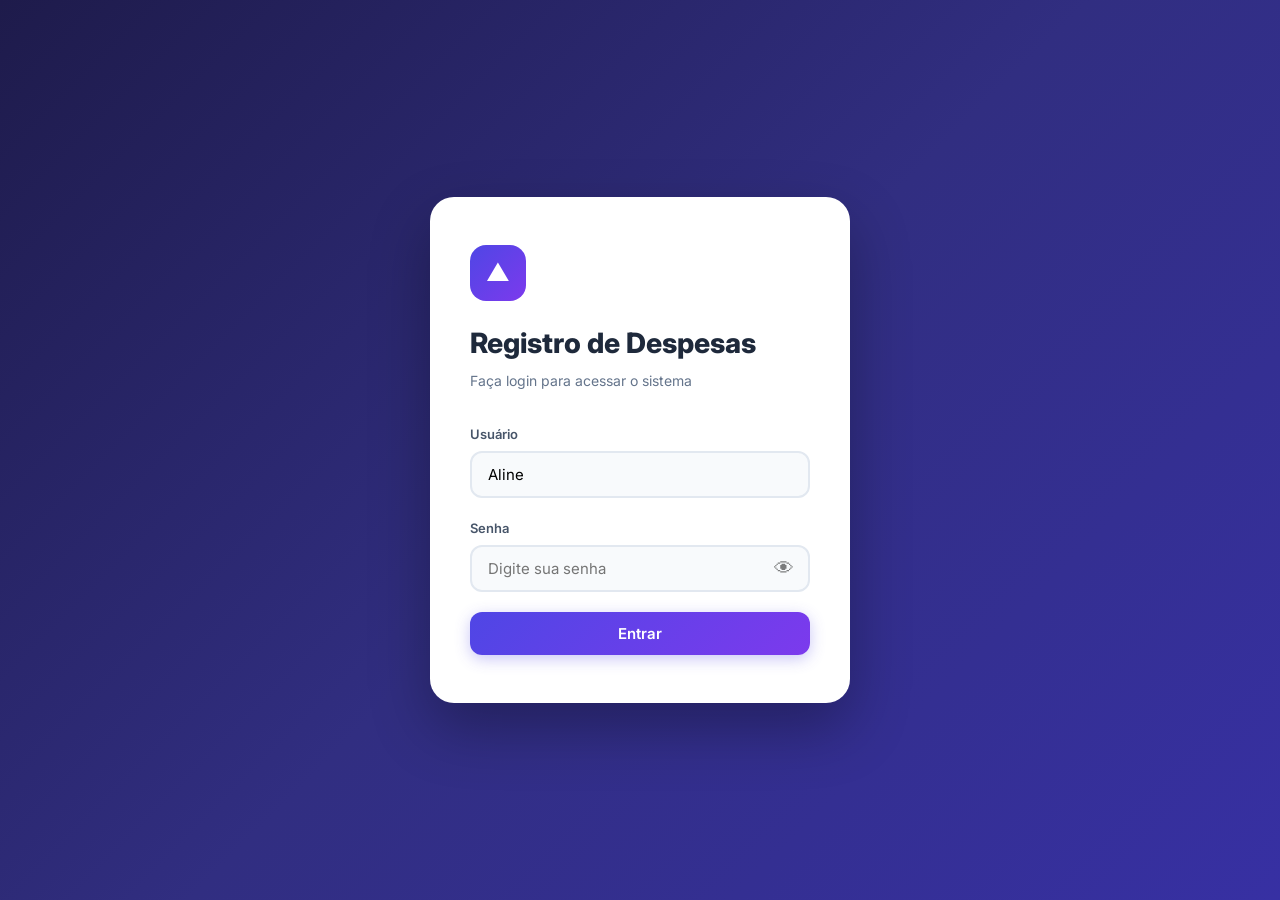
==== index.html @ 4ffec3a0 "fix: move index.html para raiz para GitHub Pages" ====
<!DOCTYPE html>
<html lang="pt-BR">
<head>
  <meta charset="UTF-8">
  <meta name="viewport" content="width=device-width, initial-scale=1.0">
  <title>Registro de Despesas</title>
  <link rel="preconnect" href="https://fonts.googleapis.com">
  <link href="https://fonts.googleapis.com/css2?family=Inter:wght@300;400;500;600;700;800&display=swap" rel="stylesheet">
  <link rel="stylesheet" href="public/css/style.css">
</head>
<body>

<div id="loginScreen">
  <div class="login-card">
    <div class="logo">&#9650;</div>
    <h1>Registro de Despesas</h1>
    <p>Faça login para acessar o sistema</p>
    <div class="login-error" id="loginError">Usuário ou senha incorretos.</div>
    <div class="form-group">
      <label>Usuário</label>
      <input type="text" id="loginUser" value="Aline" placeholder="Digite seu usuário" autocomplete="off">
    </div>
    <div class="form-group">
      <label>Senha</label>
      <div class="password-wrapper">
        <input type="password" id="loginPass" placeholder="Digite sua senha" autocomplete="off">
        <button type="button" class="toggle-senha" onclick="toggleSenha()" tabindex="-1">&#128065;</button>
      </div>
    </div>
    <button class="btn btn-primary" id="loginBtn" onclick="fazerLogin()">Entrar</button>
  </div>
</div>

<div id="app">
  <div class="app-header">
    <div class="app-header-inner">
      <h2>&#9650; Registro de Despesas</h2>
      <div class="user-info">
        <span id="userDisplay">Aline</span>
        <button class="btn-logout" onclick="fazerLogout()">Sair</button>
      </div>
    </div>
  </div>

  <div class="container">
    <div class="nav-bar">
      <div class="nav-month">
        <button class="nav-btn" onclick="navegarMes(-1)" title="Mês Anterior">&#9664;</button>
        <span class="month-display" id="monthDisplay">Carregando...</span>
        <button class="nav-btn" onclick="navegarMes(1)" title="Próximo Mês">&#9654;</button>
      </div>
      <div class="nav-info">
        <span class="pagamento-label" id="pagamentoLabel">Pagamento: ---</span>
        <div class="vencimento-group">
          <label>Vencimento:</label>
          <input type="number" id="vencimentoInput" min="1" max="31" onchange="salvarVencimento()">
        </div>
      </div>
    </div>

    <div class="summary-grid" id="summaryGrid">
      <div class="summary-card" id="cardSaldoAnterior">
        <div class="label" id="labelSaldoAnterior">Saldo Anterior</div>
        <div class="value default" id="valueSaldoAnterior">R$ 0,00</div>
      </div>
      <div class="summary-card">
        <div class="label">Total Débito Atual</div>
        <div class="value default" id="valueDebitoAtual">R$ 0,00</div>
      </div>
      <div class="summary-card">
        <div class="label">Total Débito Geral</div>
        <div class="value default" id="valueDebitoGeral">R$ 0,00</div>
      </div>
      <div class="summary-card">
        <div class="label">Total Valor Pago</div>
        <div class="value default" id="valueTotalPago">R$ 0,00</div>
      </div>
    </div>

    <div class="summary-card saldo-pendente" style="margin-bottom:20px;">
      <div class="label">Saldo Pendente</div>
      <div class="value" id="valueSaldoPendente">R$ 0,00</div>
    </div>

    <div class="avulso-section">
      <div class="avulso-header" onclick="toggleAvulso()">
        <h3>Valor Avulso</h3>
        <button class="avulso-toggle" id="avulsoToggle">&#9660;</button>
      </div>
      <div class="avulso-body" id="avulsoBody">
        <div class="avulso-form">
          <div class="form-group">
            <label>Valor (R$)</label>
            <input type="number" id="avulsoValor" step="0.01" min="0" placeholder="0,00">
          </div>
          <div class="form-group">
            <label>Data Pagamento</label>
            <input type="date" id="avulsoData">
          </div>
          <div class="form-group">
            <label>Descrição</label>
            <input type="text" id="avulsoDesc" placeholder="Descrição do avulso">
          </div>
          <div class="form-group" style="flex:0 0 auto;">
            <button class="btn btn-success" onclick="registrarAvulso()">Adicionar</button>
          </div>
        </div>
      </div>
    </div>

    <div class="form-section">
      <h3 id="formTitle">Nova Compra / Empréstimo</h3>
      <input type="hidden" id="editId">
      <div class="form-row">
        <div class="form-group">
          <label>Data da Compra</label>
          <input type="date" id="inputData">
        </div>
        <div class="form-group">
          <label>Descrição</label>
          <input type="text" id="inputDesc" placeholder="Ex: Geladeira, Curso, etc">
        </div>
      </div>
      <div class="form-row">
        <div class="form-group">
          <label>Valor Total (R$)</label>
          <input type="number" id="inputValorTotal" step="0.01" min="0" placeholder="0,00" oninput="calcularValorParcela()">
        </div>
        <div class="form-group">
          <label>Total de Parcelas</label>
          <input type="number" id="inputParcelas" min="1" value="1" oninput="calcularValorParcela()">
        </div>
        <div class="form-group">
          <label>Valor das Parcelas (R$)</label>
          <input type="number" id="inputValorParcela" step="0.01" min="0" placeholder="0,00">
        </div>
      </div>
      <div class="form-row">
        <div class="btn-group">
          <button class="btn btn-primary" id="btnSalvar" onclick="salvarCompra()">Registrar</button>
          <button class="btn btn-secondary" id="btnCancelar" onclick="cancelarEdicao()" style="display:none;">Cancelar</button>
        </div>
      </div>
    </div>

    <div class="table-section">
      <div class="table-header">
        <h3 id="tableTitle">Registros do Mês</h3>
        <span style="font-size:13px;color:#64748b;" id="totalRegistros">0 registro(s)</span>
      </div>
      <div class="table-wrapper">
        <table>
          <thead>
            <tr>
              <th>Data</th>
              <th>Descrição</th>
              <th>Parcela</th>
              <th>Valor</th>
              <th style="text-align:center;">Pago</th>
              <th>Valor Pago</th>
              <th>Data Pagto</th>
              <th style="text-align:center;">Ações</th>
            </tr>
          </thead>
          <tbody id="tabelaParcelas">
            <tr class="vazio-row"><td colspan="8">Nenhum registro para este mês.</td></tr>
          </tbody>
        </table>
      </div>
    </div>
  </div>
</div>

<div class="alert-overlay" id="alertOverlay">
  <div class="alert-box">
    <h3 id="alertTitle">Confirmação</h3>
    <p id="alertMessage">Deseja realmente realizar esta ação?</p>
    <div class="alert-btns">
      <button class="btn btn-secondary" onclick="fecharAlert(false)">Cancelar</button>
      <button class="btn btn-primary" id="alertConfirmBtn" onclick="fecharAlert(true)">Confirmar</button>
    </div>
  </div>
</div>

<div class="loading-overlay" id="loadingOverlay">
  <div class="spinner"></div>
</div>

<div class="toast-container" id="toastContainer"></div>

<script src="public/js/app.js"></script>
</body>
</html>
---- public/css/style.css ----
*, *::before, *::after { box-sizing: border-box; margin: 0; padding: 0; }
html { font-size: 16px; }
body {
  font-family: 'Inter', -apple-system, system-ui, sans-serif;
  background: #f0f2f5;
  color: #1e293b;
  line-height: 1.6;
  min-height: 100vh;
}
input, button, select, textarea {
  font-family: inherit;
  font-size: inherit;
}
input[type="number"]::-webkit-inner-spin-button,
input[type="number"]::-webkit-outer-spin-button { -webkit-appearance: none; margin: 0; }
input[type="number"] { -moz-appearance: textfield; }

#loginScreen {
  position: fixed; inset: 0;
  display: flex; align-items: center; justify-content: center;
  background: linear-gradient(135deg, #1e1b4b 0%, #312e81 50%, #3730a3 100%);
  z-index: 1000;
}
.login-card {
  background: white;
  border-radius: 24px;
  padding: 48px 40px;
  width: 100%; max-width: 420px;
  margin: 20px;
  box-shadow: 0 25px 60px rgba(0,0,0,0.3);
}
.login-card h1 {
  font-size: 28px; font-weight: 800;
  color: #1e293b; margin-bottom: 4px;
}
.login-card p {
  color: #64748b; font-size: 14px;
  margin-bottom: 32px;
}
.login-card .logo {
  width: 56px; height: 56px;
  background: linear-gradient(135deg, #4f46e5, #7c3aed);
  border-radius: 16px;
  display: flex; align-items: center; justify-content: center;
  font-size: 24px; color: white; margin-bottom: 20px;
}
.form-group { margin-bottom: 20px; }
.form-group label {
  display: block; font-size: 13px; font-weight: 600;
  color: #475569; margin-bottom: 6px;
}
.form-group input {
  width: 100%; padding: 12px 16px;
  border: 2px solid #e2e8f0; border-radius: 12px;
  font-size: 15px; transition: border-color 0.2s;
  background: #f8fafc;
}
.form-group input:focus {
  outline: none; border-color: #4f46e5;
  background: white; box-shadow: 0 0 0 4px rgba(79,70,229,0.1);
}
.password-wrapper {
  display: flex; align-items: center;
  border: 2px solid #e2e8f0; border-radius: 12px;
  background: #f8fafc;
}
.password-wrapper input {
  border: none; border-radius: 12px 0 0 12px;
  background: transparent;
}
.password-wrapper input:focus {
  box-shadow: none;
}
.toggle-senha {
  background: transparent; border: none;
  padding: 0 14px; cursor: pointer; font-size: 20px;
  line-height: 1; opacity: 0.5;
}
.toggle-senha:hover { opacity: 1; }
.btn {
  display: inline-flex; align-items: center; justify-content: center; gap: 8px;
  padding: 12px 24px; border: none; border-radius: 12px;
  font-weight: 600; font-size: 15px; cursor: pointer;
  transition: all 0.2s; text-decoration: none;
}
.btn-primary {
  background: linear-gradient(135deg, #4f46e5, #7c3aed);
  color: white; width: 100%;
  box-shadow: 0 4px 15px rgba(79,70,229,0.3);
}
.btn-primary:hover { transform: translateY(-1px); box-shadow: 0 6px 20px rgba(79,70,229,0.4); }
.btn-primary:active { transform: translateY(0); }
.btn-secondary { background: #e2e8f0; color: #475569; }
.btn-secondary:hover { background: #cbd5e1; }
.btn-success { background: #059669; color: white; }
.btn-success:hover { background: #047857; }
.btn-danger { background: #ef4444; color: white; }
.btn-danger:hover { background: #dc2626; }
.btn-warning { background: #d97706; color: white; }
.btn-warning:hover { background: #b45309; }
.btn-sm { padding: 6px 12px; font-size: 13px; border-radius: 8px; }
.btn-xs { padding: 4px 8px; font-size: 11px; border-radius: 6px; }
.btn-outline {
  background: transparent; border: 2px solid #e2e8f0; color: #475569;
}
.btn-outline:hover { border-color: #4f46e5; color: #4f46e5; }
.login-error {
  background: #fef2f2; border: 1px solid #fecaca;
  color: #dc2626; padding: 10px 16px; border-radius: 10px;
  font-size: 13px; text-align: center; margin-bottom: 16px; display: none;
}

#app { display: none; min-height: 100vh; }
.app-header {
  background: linear-gradient(135deg, #1e1b4b 0%, #312e81 100%);
  padding: 20px 24px; color: white;
  position: sticky; top: 0; z-index: 100;
  box-shadow: 0 4px 20px rgba(0,0,0,0.15);
}
.app-header-inner {
  max-width: 1200px; margin: 0 auto;
  display: flex; align-items: center; justify-content: space-between;
}
.app-header h2 { font-size: 20px; font-weight: 700; }
.app-header .user-info { display: flex; align-items: center; gap: 12px; }
.app-header .user-info span { font-size: 14px; opacity: 0.9; }
.btn-logout {
  background: rgba(255,255,255,0.15); color: white;
  border: 1px solid rgba(255,255,255,0.2);
  padding: 8px 16px; border-radius: 10px; cursor: pointer;
  font-size: 13px; font-weight: 500; transition: all 0.2s;
}
.btn-logout:hover { background: rgba(255,255,255,0.25); }
.container { max-width: 1200px; margin: 0 auto; padding: 20px 24px; }

.nav-bar {
  background: white; border-radius: 16px;
  padding: 16px 24px; margin-bottom: 20px;
  box-shadow: 0 1px 3px rgba(0,0,0,0.06);
  display: flex; align-items: center; justify-content: space-between;
  flex-wrap: wrap; gap: 12px;
}
.nav-month { display: flex; align-items: center; gap: 12px; }
.nav-month .month-display {
  font-size: 18px; font-weight: 700; color: #1e293b;
  min-width: 200px; text-align: center;
}
.nav-btn {
  background: #f1f5f9; border: none;
  width: 40px; height: 40px; border-radius: 12px;
  display: flex; align-items: center; justify-content: center;
  cursor: pointer; font-size: 18px; color: #475569;
  transition: all 0.2s;
}
.nav-btn:hover { background: #e2e8f0; color: #1e293b; }
.nav-btn:disabled { opacity: 0.4; cursor: not-allowed; }
.nav-info { display: flex; align-items: center; gap: 16px; flex-wrap: wrap; }
.nav-info label { font-size: 13px; font-weight: 600; color: #64748b; }
.nav-info input {
  padding: 8px 12px; border: 2px solid #e2e8f0; border-radius: 8px;
  font-size: 14px; width: 60px; text-align: center;
}
.nav-info input:focus { outline: none; border-color: #4f46e5; }
.nav-info .vencimento-group { display: flex; align-items: center; gap: 8px; }
.nav-info .pagamento-label {
  background: #eef2ff; color: #4f46e5;
  padding: 6px 14px; border-radius: 8px;
  font-size: 13px; font-weight: 600;
}

.summary-grid {
  display: grid;
  grid-template-columns: repeat(auto-fit, minmax(200px, 1fr));
  gap: 16px; margin-bottom: 20px;
}
.summary-card {
  background: white; border-radius: 16px;
  padding: 20px; box-shadow: 0 1px 3px rgba(0,0,0,0.06);
}
.summary-card .label {
  font-size: 12px; font-weight: 600; color: #64748b;
  text-transform: uppercase; letter-spacing: 0.5px;
  margin-bottom: 6px;
}
.summary-card .value { font-size: 28px; font-weight: 800; }
.summary-card .value.positive { color: #059669; }
.summary-card .value.negative { color: #dc2626; }
.summary-card .value.default { color: #1e293b; }
.summary-card.saldo-pendente {
  background: linear-gradient(135deg, #4f46e5, #7c3aed);
  color: white;
}
.summary-card.saldo-pendente .label { color: rgba(255,255,255,0.7); }
.summary-card.saldo-pendente .value { color: white; }
.summary-card .sub-text { font-size: 12px; color: #94a3b8; margin-top: 4px; }
.saldo-anterior-positivo .label { color: #059669; }
.saldo-anterior-negativo .label { color: #dc2626; }

.avulso-section {
  background: white; border-radius: 16px;
  padding: 20px 24px; margin-bottom: 20px;
  box-shadow: 0 1px 3px rgba(0,0,0,0.06);
}
.avulso-header { display: flex; align-items: center; gap: 12px; cursor: pointer; }
.avulso-header h3 { font-size: 16px; font-weight: 700; color: #1e293b; flex: 1; }
.avulso-toggle {
  width: 32px; height: 32px; border-radius: 8px;
  background: #f1f5f9; border: none; cursor: pointer;
  display: flex; align-items: center; justify-content: center;
  font-size: 16px; transition: transform 0.2s;
}
.avulso-toggle.open { transform: rotate(180deg); }
.avulso-body {
  margin-top: 16px; padding-top: 16px; border-top: 1px solid #f1f5f9;
  display: none;
}
.avulso-body.open { display: block; }
.avulso-form { display: flex; flex-wrap: wrap; gap: 12px; align-items: flex-end; }
.avulso-form .form-group { margin-bottom: 0; flex: 1; min-width: 140px; }
.avulso-form .form-group input { padding: 10px 14px; font-size: 14px; }

.form-section {
  background: white; border-radius: 16px;
  padding: 24px; margin-bottom: 20px;
  box-shadow: 0 1px 3px rgba(0,0,0,0.06);
}
.form-section h3 {
  font-size: 18px; font-weight: 700; color: #1e293b;
  margin-bottom: 20px;
}
.form-section .form-row {
  display: grid;
  grid-template-columns: repeat(auto-fit, minmax(180px, 1fr));
  gap: 16px; margin-bottom: 16px;
}
.form-section .form-row:last-child { margin-bottom: 0; }
.form-section .form-group { margin-bottom: 0; }
.form-section .form-group input { padding: 10px 14px; font-size: 14px; }
.form-section .btn-group { display: flex; gap: 12px; align-items: flex-end; }
.form-section .btn-group .btn { flex: 1; }

.table-section {
  background: white; border-radius: 16px;
  overflow: hidden; box-shadow: 0 1px 3px rgba(0,0,0,0.06);
  margin-bottom: 24px;
}
.table-header {
  padding: 20px 24px; border-bottom: 1px solid #f1f5f9;
  display: flex; align-items: center; justify-content: space-between;
}
.table-header h3 { font-size: 18px; font-weight: 700; }
.table-wrapper { overflow-x: auto; }
table { width: 100%; border-collapse: collapse; font-size: 14px; }
thead { background: #f8fafc; }
th {
  padding: 12px 16px; text-align: left;
  font-weight: 600; font-size: 12px; color: #64748b;
  text-transform: uppercase; letter-spacing: 0.5px;
  white-space: nowrap;
}
td {
  padding: 12px 16px; border-bottom: 1px solid #f1f5f9;
  vertical-align: middle;
}
tr:hover td { background: #f8fafc; }
tr:last-child td { border-bottom: none; }
.parcela-badge {
  background: #eef2ff; color: #4f46e5;
  padding: 2px 10px; border-radius: 6px;
  font-size: 12px; font-weight: 600;
}
.checkbox-pago { width: 20px; height: 20px; cursor: pointer; accent-color: #059669; }
.td-actions { display: flex; gap: 6px; flex-wrap: nowrap; }
.td-valor-pago { width: 100px; }
.td-valor-pago input {
  width: 100%; padding: 6px 8px; border: 2px solid #e2e8f0;
  border-radius: 6px; font-size: 13px; text-align: right;
}
.td-valor-pago input:focus { outline: none; border-color: #4f46e5; }
.td-valor-pago input[readonly] {
  background: #f8fafc; cursor: default; border-color: transparent;
}
.td-data-pagamento input {
  padding: 6px 8px; border: 2px solid #e2e8f0;
  border-radius: 6px; font-size: 13px;
}
.td-data-pagamento input:disabled { background: #f8fafc; cursor: default; }
.pago-true td { background: #f0fdf4; }
.pago-true:hover td { background: #dcfce7; }
.vazio-row td {
  text-align: center; color: #94a3b8; padding: 40px;
  font-style: italic;
}

.alert-overlay {
  position: fixed; inset: 0; z-index: 9999;
  background: rgba(0,0,0,0.5);
  display: none; align-items: center; justify-content: center;
  backdrop-filter: blur(4px);
}
.alert-overlay.show { display: flex; }
.alert-box {
  background: white; border-radius: 20px;
  padding: 32px; max-width: 400px; width: 90%;
  box-shadow: 0 25px 60px rgba(0,0,0,0.2);
  text-align: center;
}
.alert-box h3 { font-size: 20px; font-weight: 700; margin-bottom: 8px; }
.alert-box p { color: #64748b; font-size: 15px; margin-bottom: 24px; }
.alert-box .alert-btns { display: flex; gap: 12px; justify-content: center; }
.alert-box .alert-btns .btn { min-width: 100px; }

.toast-container {
  position: fixed; bottom: 24px; right: 24px; z-index: 10000;
  display: flex; flex-direction: column; gap: 8px;
}
.toast {
  background: #1e293b; color: white; padding: 14px 20px;
  border-radius: 12px; font-size: 14px; font-weight: 500;
  box-shadow: 0 10px 30px rgba(0,0,0,0.2);
  animation: slideIn 0.3s ease;
  max-width: 360px;
}
.toast.success { background: #059669; }
.toast.error { background: #dc2626; }
.toast.info { background: #4f46e5; }
@keyframes slideIn {
  from { transform: translateX(100%); opacity: 0; }
  to { transform: translateX(0); opacity: 1; }
}

.loading-overlay {
  position: fixed; inset: 0; z-index: 9998;
  background: rgba(255,255,255,0.7);
  display: none; align-items: center; justify-content: center;
  backdrop-filter: blur(2px);
}
.loading-overlay.show { display: flex; }
.spinner {
  width: 48px; height: 48px; border: 4px solid #e2e8f0;
  border-top-color: #4f46e5; border-radius: 50%;
  animation: spin 0.8s linear infinite;
}
@keyframes spin { to { transform: rotate(360deg); } }

@media (max-width: 768px) {
  .container { padding: 12px 16px; }
  .nav-bar { padding: 12px 16px; flex-direction: column; }
  .nav-month { width: 100%; justify-content: center; }
  .nav-info { width: 100%; justify-content: center; }
  .summary-grid { grid-template-columns: repeat(2, 1fr); gap: 10px; }
  .summary-card { padding: 16px; }
  .summary-card .value { font-size: 22px; }
  .form-section .form-row { grid-template-columns: 1fr 1fr; }
  .form-section .form-row .btn-group { grid-column: span 2; }
  .table-header { flex-direction: column; gap: 8px; align-items: flex-start; }
  th, td { padding: 10px 12px; font-size: 13px; }
  .td-actions { flex-direction: column; }
  .login-card { padding: 32px 24px; }
  .avulso-form { flex-direction: column; }
  .avulso-form .form-group { min-width: 100%; }
}
@media (max-width: 480px) {
  .summary-grid { grid-template-columns: 1fr; }
  .form-section .form-row { grid-template-columns: 1fr; }
  .form-section .form-row .btn-group { grid-column: span 1; }
  .app-header-inner { flex-direction: column; gap: 8px; }
  .nav-info { flex-wrap: wrap; }
}
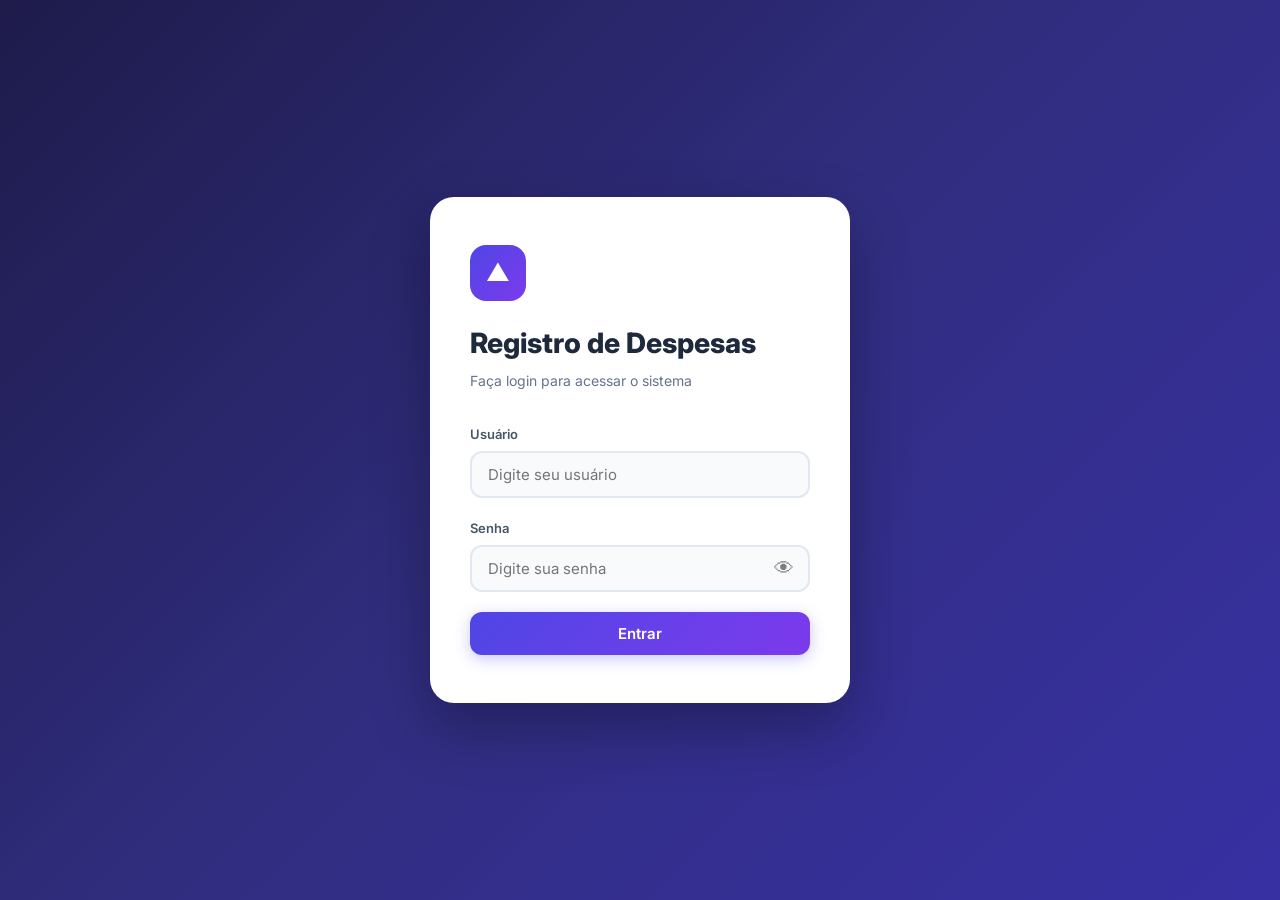
==== commit f69ed82f: "Move frontend files to root para GitHub Pages" ====
--- a/index.html
+++ b/index.html
@@ -6,7 +6,7 @@
   <title>Registro de Despesas</title>
   <link rel="preconnect" href="https://fonts.googleapis.com">
   <link href="https://fonts.googleapis.com/css2?family=Inter:wght@300;400;500;600;700;800&display=swap" rel="stylesheet">
-  <link rel="stylesheet" href="public/css/style.css">
+  <link rel="stylesheet" href="css/style.css">
 </head>
 <body>
 
@@ -18,7 +18,7 @@
     <div class="login-error" id="loginError">Usuário ou senha incorretos.</div>
     <div class="form-group">
       <label>Usuário</label>
-      <input type="text" id="loginUser" value="Aline" placeholder="Digite seu usuário" autocomplete="off">
+      <input type="text" id="loginUser" placeholder="Digite seu usuário" autocomplete="off">
     </div>
     <div class="form-group">
       <label>Senha</label>
@@ -188,6 +188,6 @@
 
 <div class="toast-container" id="toastContainer"></div>
 
-<script src="public/js/app.js"></script>
+<script src="js/app.js"></script>
 </body>
 </html>
--- a/css/style.css
+++ b/css/style.css
@@ -0,0 +1,369 @@
+*, *::before, *::after { box-sizing: border-box; margin: 0; padding: 0; }
+html { font-size: 16px; }
+body {
+  font-family: 'Inter', -apple-system, system-ui, sans-serif;
+  background: #f0f2f5;
+  color: #1e293b;
+  line-height: 1.6;
+  min-height: 100vh;
+}
+input, button, select, textarea {
+  font-family: inherit;
+  font-size: inherit;
+}
+input[type="number"]::-webkit-inner-spin-button,
+input[type="number"]::-webkit-outer-spin-button { -webkit-appearance: none; margin: 0; }
+input[type="number"] { -moz-appearance: textfield; }
+
+#loginScreen {
+  position: fixed; inset: 0;
+  display: flex; align-items: center; justify-content: center;
+  background: linear-gradient(135deg, #1e1b4b 0%, #312e81 50%, #3730a3 100%);
+  z-index: 1000;
+}
+.login-card {
+  background: white;
+  border-radius: 24px;
+  padding: 48px 40px;
+  width: 100%; max-width: 420px;
+  margin: 20px;
+  box-shadow: 0 25px 60px rgba(0,0,0,0.3);
+}
+.login-card h1 {
+  font-size: 28px; font-weight: 800;
+  color: #1e293b; margin-bottom: 4px;
+}
+.login-card p {
+  color: #64748b; font-size: 14px;
+  margin-bottom: 32px;
+}
+.login-card .logo {
+  width: 56px; height: 56px;
+  background: linear-gradient(135deg, #4f46e5, #7c3aed);
+  border-radius: 16px;
+  display: flex; align-items: center; justify-content: center;
+  font-size: 24px; color: white; margin-bottom: 20px;
+}
+.form-group { margin-bottom: 20px; }
+.form-group label {
+  display: block; font-size: 13px; font-weight: 600;
+  color: #475569; margin-bottom: 6px;
+}
+.form-group input {
+  width: 100%; padding: 12px 16px;
+  border: 2px solid #e2e8f0; border-radius: 12px;
+  font-size: 15px; transition: border-color 0.2s;
+  background: #f8fafc;
+}
+.form-group input:focus {
+  outline: none; border-color: #4f46e5;
+  background: white; box-shadow: 0 0 0 4px rgba(79,70,229,0.1);
+}
+.password-wrapper {
+  display: flex; align-items: center;
+  border: 2px solid #e2e8f0; border-radius: 12px;
+  background: #f8fafc;
+}
+.password-wrapper input {
+  border: none; border-radius: 12px 0 0 12px;
+  background: transparent;
+}
+.password-wrapper input:focus {
+  box-shadow: none;
+}
+.toggle-senha {
+  background: transparent; border: none;
+  padding: 0 14px; cursor: pointer; font-size: 20px;
+  line-height: 1; opacity: 0.5;
+}
+.toggle-senha:hover { opacity: 1; }
+.btn {
+  display: inline-flex; align-items: center; justify-content: center; gap: 8px;
+  padding: 12px 24px; border: none; border-radius: 12px;
+  font-weight: 600; font-size: 15px; cursor: pointer;
+  transition: all 0.2s; text-decoration: none;
+}
+.btn-primary {
+  background: linear-gradient(135deg, #4f46e5, #7c3aed);
+  color: white; width: 100%;
+  box-shadow: 0 4px 15px rgba(79,70,229,0.3);
+}
+.btn-primary:hover { transform: translateY(-1px); box-shadow: 0 6px 20px rgba(79,70,229,0.4); }
+.btn-primary:active { transform: translateY(0); }
+.btn-secondary { background: #e2e8f0; color: #475569; }
+.btn-secondary:hover { background: #cbd5e1; }
+.btn-success { background: #059669; color: white; }
+.btn-success:hover { background: #047857; }
+.btn-danger { background: #ef4444; color: white; }
+.btn-danger:hover { background: #dc2626; }
+.btn-warning { background: #d97706; color: white; }
+.btn-warning:hover { background: #b45309; }
+.btn-sm { padding: 6px 12px; font-size: 13px; border-radius: 8px; }
+.btn-xs { padding: 4px 8px; font-size: 11px; border-radius: 6px; }
+.btn-outline {
+  background: transparent; border: 2px solid #e2e8f0; color: #475569;
+}
+.btn-outline:hover { border-color: #4f46e5; color: #4f46e5; }
+.login-error {
+  background: #fef2f2; border: 1px solid #fecaca;
+  color: #dc2626; padding: 10px 16px; border-radius: 10px;
+  font-size: 13px; text-align: center; margin-bottom: 16px; display: none;
+}
+
+#app { display: none; min-height: 100vh; }
+.app-header {
+  background: linear-gradient(135deg, #1e1b4b 0%, #312e81 100%);
+  padding: 20px 24px; color: white;
+  position: sticky; top: 0; z-index: 100;
+  box-shadow: 0 4px 20px rgba(0,0,0,0.15);
+}
+.app-header-inner {
+  max-width: 1200px; margin: 0 auto;
+  display: flex; align-items: center; justify-content: space-between;
+}
+.app-header h2 { font-size: 20px; font-weight: 700; }
+.app-header .user-info { display: flex; align-items: center; gap: 12px; }
+.app-header .user-info span { font-size: 14px; opacity: 0.9; }
+.btn-logout {
+  background: rgba(255,255,255,0.15); color: white;
+  border: 1px solid rgba(255,255,255,0.2);
+  padding: 8px 16px; border-radius: 10px; cursor: pointer;
+  font-size: 13px; font-weight: 500; transition: all 0.2s;
+}
+.btn-logout:hover { background: rgba(255,255,255,0.25); }
+.container { max-width: 1200px; margin: 0 auto; padding: 20px 24px; }
+
+.nav-bar {
+  background: white; border-radius: 16px;
+  padding: 16px 24px; margin-bottom: 20px;
+  box-shadow: 0 1px 3px rgba(0,0,0,0.06);
+  display: flex; align-items: center; justify-content: space-between;
+  flex-wrap: wrap; gap: 12px;
+}
+.nav-month { display: flex; align-items: center; gap: 12px; }
+.nav-month .month-display {
+  font-size: 18px; font-weight: 700; color: #1e293b;
+  min-width: 200px; text-align: center;
+}
+.nav-btn {
+  background: #f1f5f9; border: none;
+  width: 40px; height: 40px; border-radius: 12px;
+  display: flex; align-items: center; justify-content: center;
+  cursor: pointer; font-size: 18px; color: #475569;
+  transition: all 0.2s;
+}
+.nav-btn:hover { background: #e2e8f0; color: #1e293b; }
+.nav-btn:disabled { opacity: 0.4; cursor: not-allowed; }
+.nav-info { display: flex; align-items: center; gap: 16px; flex-wrap: wrap; }
+.nav-info label { font-size: 13px; font-weight: 600; color: #64748b; }
+.nav-info input {
+  padding: 8px 12px; border: 2px solid #e2e8f0; border-radius: 8px;
+  font-size: 14px; width: 60px; text-align: center;
+}
+.nav-info input:focus { outline: none; border-color: #4f46e5; }
+.nav-info .vencimento-group { display: flex; align-items: center; gap: 8px; }
+.nav-info .pagamento-label {
+  background: #eef2ff; color: #4f46e5;
+  padding: 6px 14px; border-radius: 8px;
+  font-size: 13px; font-weight: 600;
+}
+
+.summary-grid {
+  display: grid;
+  grid-template-columns: repeat(auto-fit, minmax(200px, 1fr));
+  gap: 16px; margin-bottom: 20px;
+}
+.summary-card {
+  background: white; border-radius: 16px;
+  padding: 20px; box-shadow: 0 1px 3px rgba(0,0,0,0.06);
+}
+.summary-card .label {
+  font-size: 12px; font-weight: 600; color: #64748b;
+  text-transform: uppercase; letter-spacing: 0.5px;
+  margin-bottom: 6px;
+}
+.summary-card .value { font-size: 28px; font-weight: 800; }
+.summary-card .value.positive { color: #059669; }
+.summary-card .value.negative { color: #dc2626; }
+.summary-card .value.default { color: #1e293b; }
+.summary-card.saldo-pendente {
+  background: linear-gradient(135deg, #4f46e5, #7c3aed);
+  color: white;
+}
+.summary-card.saldo-pendente .label { color: rgba(255,255,255,0.7); }
+.summary-card.saldo-pendente .value { color: white; }
+.summary-card .sub-text { font-size: 12px; color: #94a3b8; margin-top: 4px; }
+.saldo-anterior-positivo .label { color: #059669; }
+.saldo-anterior-negativo .label { color: #dc2626; }
+
+.avulso-section {
+  background: white; border-radius: 16px;
+  padding: 20px 24px; margin-bottom: 20px;
+  box-shadow: 0 1px 3px rgba(0,0,0,0.06);
+}
+.avulso-header { display: flex; align-items: center; gap: 12px; cursor: pointer; }
+.avulso-header h3 { font-size: 16px; font-weight: 700; color: #1e293b; flex: 1; }
+.avulso-toggle {
+  width: 32px; height: 32px; border-radius: 8px;
+  background: #f1f5f9; border: none; cursor: pointer;
+  display: flex; align-items: center; justify-content: center;
+  font-size: 16px; transition: transform 0.2s;
+}
+.avulso-toggle.open { transform: rotate(180deg); }
+.avulso-body {
+  margin-top: 16px; padding-top: 16px; border-top: 1px solid #f1f5f9;
+  display: none;
+}
+.avulso-body.open { display: block; }
+.avulso-form { display: flex; flex-wrap: wrap; gap: 12px; align-items: flex-end; }
+.avulso-form .form-group { margin-bottom: 0; flex: 1; min-width: 140px; }
+.avulso-form .form-group input { padding: 10px 14px; font-size: 14px; }
+
+.form-section {
+  background: white; border-radius: 16px;
+  padding: 24px; margin-bottom: 20px;
+  box-shadow: 0 1px 3px rgba(0,0,0,0.06);
+}
+.form-section h3 {
+  font-size: 18px; font-weight: 700; color: #1e293b;
+  margin-bottom: 20px;
+}
+.form-section .form-row {
+  display: grid;
+  grid-template-columns: repeat(auto-fit, minmax(180px, 1fr));
+  gap: 16px; margin-bottom: 16px;
+}
+.form-section .form-row:last-child { margin-bottom: 0; }
+.form-section .form-group { margin-bottom: 0; }
+.form-section .form-group input { padding: 10px 14px; font-size: 14px; }
+.form-section .btn-group { display: flex; gap: 12px; align-items: flex-end; }
+.form-section .btn-group .btn { flex: 1; }
+
+.table-section {
+  background: white; border-radius: 16px;
+  overflow: hidden; box-shadow: 0 1px 3px rgba(0,0,0,0.06);
+  margin-bottom: 24px;
+}
+.table-header {
+  padding: 20px 24px; border-bottom: 1px solid #f1f5f9;
+  display: flex; align-items: center; justify-content: space-between;
+}
+.table-header h3 { font-size: 18px; font-weight: 700; }
+.table-wrapper { overflow-x: auto; }
+table { width: 100%; border-collapse: collapse; font-size: 14px; }
+thead { background: #f8fafc; }
+th {
+  padding: 12px 16px; text-align: left;
+  font-weight: 600; font-size: 12px; color: #64748b;
+  text-transform: uppercase; letter-spacing: 0.5px;
+  white-space: nowrap;
+}
+td {
+  padding: 12px 16px; border-bottom: 1px solid #f1f5f9;
+  vertical-align: middle;
+}
+tr:hover td { background: #f8fafc; }
+tr:last-child td { border-bottom: none; }
+.parcela-badge {
+  background: #eef2ff; color: #4f46e5;
+  padding: 2px 10px; border-radius: 6px;
+  font-size: 12px; font-weight: 600;
+}
+.checkbox-pago { width: 20px; height: 20px; cursor: pointer; accent-color: #059669; }
+.td-actions { display: flex; gap: 6px; flex-wrap: nowrap; }
+.td-valor-pago { width: 100px; }
+.td-valor-pago input {
+  width: 100%; padding: 6px 8px; border: 2px solid #e2e8f0;
+  border-radius: 6px; font-size: 13px; text-align: right;
+}
+.td-valor-pago input:focus { outline: none; border-color: #4f46e5; }
+.td-valor-pago input[readonly] {
+  background: #f8fafc; cursor: default; border-color: transparent;
+}
+.td-data-pagamento input {
+  padding: 6px 8px; border: 2px solid #e2e8f0;
+  border-radius: 6px; font-size: 13px;
+}
+.td-data-pagamento input:disabled { background: #f8fafc; cursor: default; }
+.pago-true td { background: #f0fdf4; }
+.pago-true:hover td { background: #dcfce7; }
+.vazio-row td {
+  text-align: center; color: #94a3b8; padding: 40px;
+  font-style: italic;
+}
+
+.alert-overlay {
+  position: fixed; inset: 0; z-index: 9999;
+  background: rgba(0,0,0,0.5);
+  display: none; align-items: center; justify-content: center;
+  backdrop-filter: blur(4px);
+}
+.alert-overlay.show { display: flex; }
+.alert-box {
+  background: white; border-radius: 20px;
+  padding: 32px; max-width: 400px; width: 90%;
+  box-shadow: 0 25px 60px rgba(0,0,0,0.2);
+  text-align: center;
+}
+.alert-box h3 { font-size: 20px; font-weight: 700; margin-bottom: 8px; }
+.alert-box p { color: #64748b; font-size: 15px; margin-bottom: 24px; }
+.alert-box .alert-btns { display: flex; gap: 12px; justify-content: center; }
+.alert-box .alert-btns .btn { min-width: 100px; }
+
+.toast-container {
+  position: fixed; bottom: 24px; right: 24px; z-index: 10000;
+  display: flex; flex-direction: column; gap: 8px;
+}
+.toast {
+  background: #1e293b; color: white; padding: 14px 20px;
+  border-radius: 12px; font-size: 14px; font-weight: 500;
+  box-shadow: 0 10px 30px rgba(0,0,0,0.2);
+  animation: slideIn 0.3s ease;
+  max-width: 360px;
+}
+.toast.success { background: #059669; }
+.toast.error { background: #dc2626; }
+.toast.info { background: #4f46e5; }
+@keyframes slideIn {
+  from { transform: translateX(100%); opacity: 0; }
+  to { transform: translateX(0); opacity: 1; }
+}
+
+.loading-overlay {
+  position: fixed; inset: 0; z-index: 9998;
+  background: rgba(255,255,255,0.7);
+  display: none; align-items: center; justify-content: center;
+  backdrop-filter: blur(2px);
+}
+.loading-overlay.show { display: flex; }
+.spinner {
+  width: 48px; height: 48px; border: 4px solid #e2e8f0;
+  border-top-color: #4f46e5; border-radius: 50%;
+  animation: spin 0.8s linear infinite;
+}
+@keyframes spin { to { transform: rotate(360deg); } }
+
+@media (max-width: 768px) {
+  .container { padding: 12px 16px; }
+  .nav-bar { padding: 12px 16px; flex-direction: column; }
+  .nav-month { width: 100%; justify-content: center; }
+  .nav-info { width: 100%; justify-content: center; }
+  .summary-grid { grid-template-columns: repeat(2, 1fr); gap: 10px; }
+  .summary-card { padding: 16px; }
+  .summary-card .value { font-size: 22px; }
+  .form-section .form-row { grid-template-columns: 1fr 1fr; }
+  .form-section .form-row .btn-group { grid-column: span 2; }
+  .table-header { flex-direction: column; gap: 8px; align-items: flex-start; }
+  th, td { padding: 10px 12px; font-size: 13px; }
+  .td-actions { flex-direction: column; }
+  .login-card { padding: 32px 24px; }
+  .avulso-form { flex-direction: column; }
+  .avulso-form .form-group { min-width: 100%; }
+}
+@media (max-width: 480px) {
+  .summary-grid { grid-template-columns: 1fr; }
+  .form-section .form-row { grid-template-columns: 1fr; }
+  .form-section .form-row .btn-group { grid-column: span 1; }
+  .app-header-inner { flex-direction: column; gap: 8px; }
+  .nav-info { flex-wrap: wrap; }
+}
